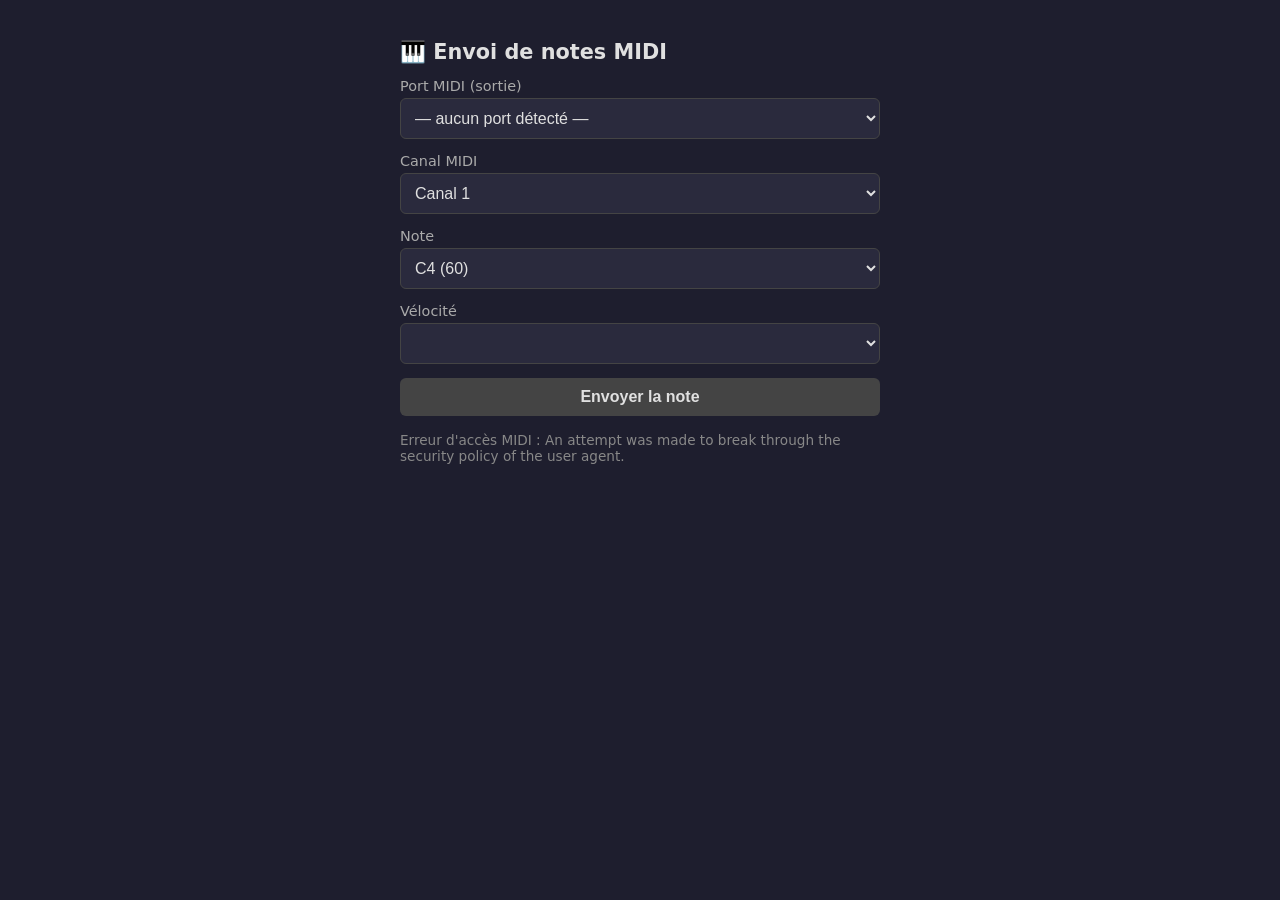
==== midi-note-sender.html @ c4d5ccb0 "Add standalone Web MIDI note sender page Co-authored-by: ErwanDavid <ErwanDavid@users.noreply.github" ====
<!DOCTYPE html>
<html lang="fr">
<head>
<meta charset="UTF-8">
<meta name="viewport" content="width=device-width, initial-scale=1.0">
<title>Envoi de notes MIDI</title>
<style>
  body {
    font-family: system-ui, sans-serif;
    max-width: 480px;
    margin: 40px auto;
    padding: 0 16px;
    background: #1e1e2e;
    color: #e0e0e0;
  }
  h1 { font-size: 1.3rem; }
  .row { margin-bottom: 14px; }
  label { display: block; margin-bottom: 4px; font-size: 0.9rem; color: #aaa; }
  select, button {
    width: 100%;
    padding: 10px;
    font-size: 1rem;
    border-radius: 6px;
    border: 1px solid #444;
    background: #2a2a3d;
    color: #e0e0e0;
    box-sizing: border-box;
  }
  button {
    background: #4c6ef5;
    border: none;
    cursor: pointer;
    font-weight: bold;
  }
  button:disabled { background: #444; cursor: not-allowed; }
  button:active { background: #3b5bdb; }
  #status { font-size: 0.85rem; color: #888; margin-top: 16px; }
</style>
</head>
<body>
  <h1>🎹 Envoi de notes MIDI</h1>

  <div class="row">
    <label for="portSelect">Port MIDI (sortie)</label>
    <select id="portSelect"><option value="">— aucun port détecté —</option></select>
  </div>

  <div class="row">
    <label for="channelSelect">Canal MIDI</label>
    <select id="channelSelect"></select>
  </div>

  <div class="row">
    <label for="noteSelect">Note</label>
    <select id="noteSelect"></select>
  </div>

  <div class="row">
    <label for="velocitySelect">Vélocité</label>
    <select id="velocitySelect"></select>
  </div>

  <button id="sendBtn" disabled>Envoyer la note</button>

  <div id="status">Web MIDI non initialisé.</div>

<script>
(function () {
  const portSelect = document.getElementById('portSelect');
  const channelSelect = document.getElementById('channelSelect');
  const noteSelect = document.getElementById('noteSelect');
  const velocitySelect = document.getElementById('velocitySelect');
  const sendBtn = document.getElementById('sendBtn');
  const statusEl = document.getElementById('status');

  const NOTE_NAMES = ['C', 'C#', 'D', 'D#', 'E', 'F', 'F#', 'G', 'G#', 'A', 'A#', 'B'];
  let output = null;

  for (let c = 1; c <= 16; c++) {
    const opt = document.createElement('option');
    opt.value = c - 1;
    opt.textContent = 'Canal ' + c;
    channelSelect.appendChild(opt);
  }

  for (let n = 0; n < 128; n++) {
    const opt = document.createElement('option');
    opt.value = n;
    opt.textContent = NOTE_NAMES[n % 12] + (Math.floor(n / 12) - 1) + ' (' + n + ')';
    noteSelect.appendChild(opt);
  }
  noteSelect.value = 60;

  [10, 32, 64, 96, 127].forEach(v => {
    const opt = document.createElement('option');
    opt.value = v;
    opt.textContent = v;
    velocitySelect.appendChild(opt);
  });
  velocitySelect.value = 100;

  function setStatus(msg) { statusEl.textContent = msg; }

  function refreshPorts() {
    const selectedId = portSelect.value;
    portSelect.innerHTML = '';
    const list = Array.from(midiAccess.outputs.values());
    list.forEach(port => {
      const opt = document.createElement('option');
      opt.value = port.id;
      opt.textContent = port.name;
      portSelect.appendChild(opt);
    });
    if (!list.length) {
      const opt = document.createElement('option');
      opt.value = '';
      opt.textContent = '— aucun port détecté —';
      portSelect.appendChild(opt);
      output = null;
      sendBtn.disabled = true;
    } else {
      if (selectedId && list.some(p => p.id === selectedId)) portSelect.value = selectedId;
      connectSelected();
    }
  }

  function connectSelected() {
    output = portSelect.value ? midiAccess.outputs.get(portSelect.value) : null;
    sendBtn.disabled = !output;
    setStatus(output ? 'Port sélectionné : ' + output.name : 'Aucun port sélectionné.');
  }

  function sendNote() {
    if (!output) return;
    const channel = parseInt(channelSelect.value, 10);
    const note = parseInt(noteSelect.value, 10);
    const velocity = parseInt(velocitySelect.value, 10);

    output.send([0x90 | channel, note, velocity]);
    setStatus('Note On  → canal ' + (channel + 1) + ', note ' + note + ', vélocité ' + velocity);

    setTimeout(() => {
      output.send([0x80 | channel, note, 0]);
      setStatus('Note Off envoyée (canal ' + (channel + 1) + ', note ' + note + ')');
    }, 300);
  }

  let midiAccess = null;

  if (navigator.requestMIDIAccess) {
    navigator.requestMIDIAccess({ sysex: false })
      .then(access => {
        midiAccess = access;
        setStatus('Web MIDI prêt. ' + access.outputs.size + ' sortie(s) détectée(s).');
        refreshPorts();
        access.addEventListener('statechange', refreshPorts);
        sendBtn.addEventListener('click', sendNote);
        portSelect.addEventListener('change', connectSelected);
      })
      .catch(err => setStatus('Erreur d\'accès MIDI : ' + err.message));
  } else {
    setStatus('Web MIDI API non supportée par ce navigateur (utiliser Chrome, Edge ou Opera).');
  }
})();
</script>
</body>
</html>
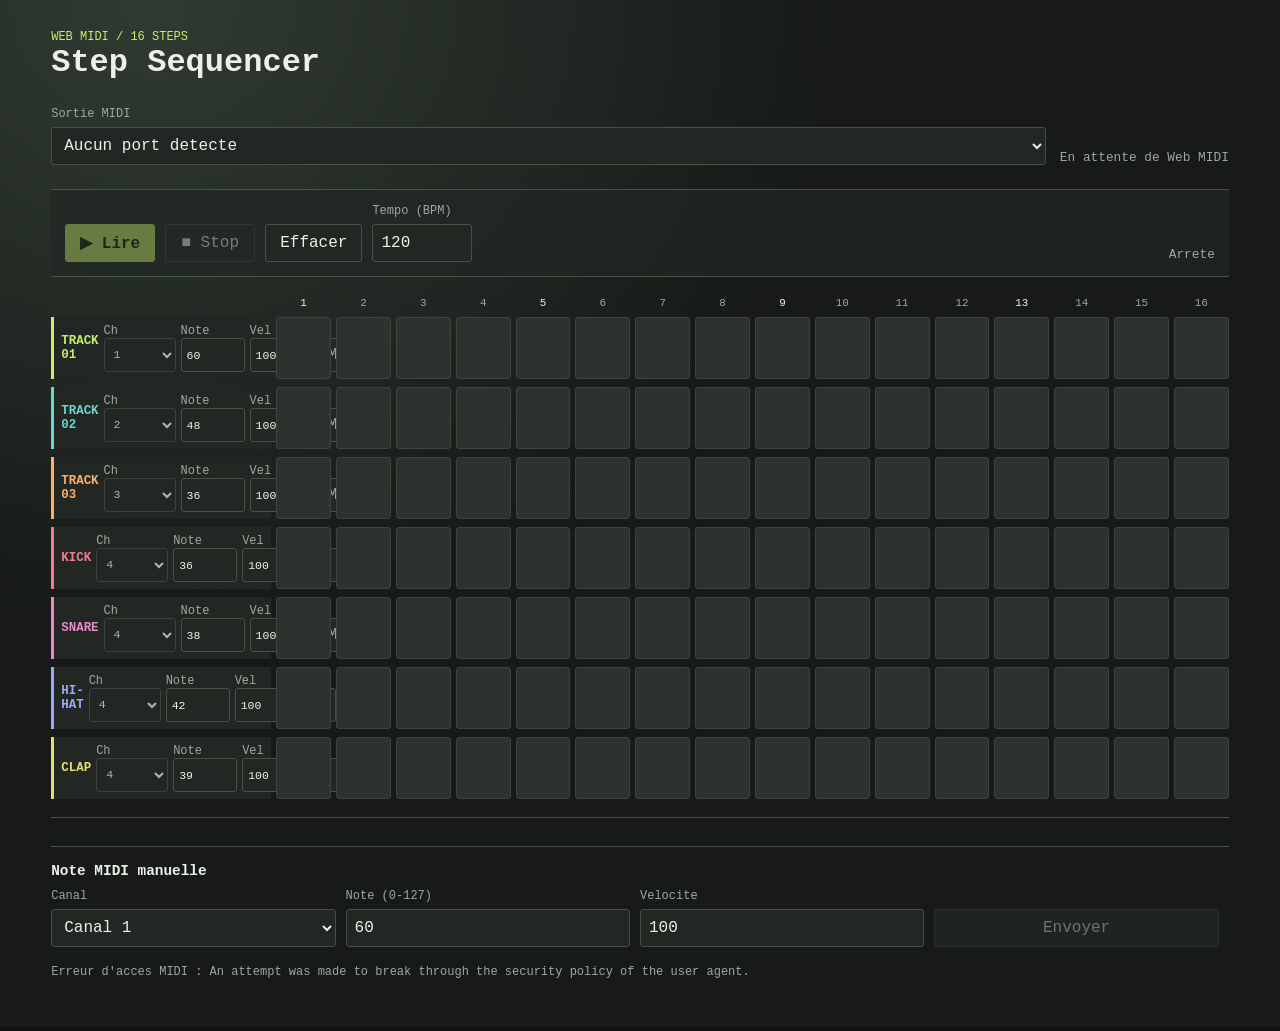
==== commit 7522b5c0: "small seq" ====
--- a/midi-note-sender.html
+++ b/midi-note-sender.html
@@ -3,66 +3,115 @@
 <head>
 <meta charset="UTF-8">
 <meta name="viewport" content="width=device-width, initial-scale=1.0">
-<title>Envoi de notes MIDI</title>
+<title>Step Sequencer MIDI</title>
 <style>
+  :root {
+    color-scheme: dark;
+    --page: #171a18;
+    --panel: #222724;
+    --panel-raised: #2c332e;
+    --line: #465148;
+    --text: #edf2e8;
+    --muted: #9da99e;
+    --accent: #c7ef69;
+    --cyan: #66d6cf;
+    --orange: #ffae67;
+    --pink: #f27b91;
+  }
+  * { box-sizing: border-box; }
   body {
-    font-family: system-ui, sans-serif;
-    max-width: 480px;
-    margin: 40px auto;
-    padding: 0 16px;
-    background: #1e1e2e;
-    color: #e0e0e0;
-  }
-  h1 { font-size: 1.3rem; }
-  .row { margin-bottom: 14px; }
-  label { display: block; margin-bottom: 4px; font-size: 0.9rem; color: #aaa; }
-  select, button {
-    width: 100%;
-    padding: 10px;
-    font-size: 1rem;
-    border-radius: 6px;
-    border: 1px solid #444;
-    background: #2a2a3d;
-    color: #e0e0e0;
-    box-sizing: border-box;
-  }
-  button {
-    background: #4c6ef5;
-    border: none;
-    cursor: pointer;
-    font-weight: bold;
-  }
-  button:disabled { background: #444; cursor: not-allowed; }
-  button:active { background: #3b5bdb; }
-  #status { font-size: 0.85rem; color: #888; margin-top: 16px; }
+    margin: 0;
+    padding: 30px clamp(16px, 4vw, 56px) 48px;
+    background: radial-gradient(ellipse at 12% 0%, #303b32 0, var(--page) 43rem);
+    color: var(--text);
+    font-family: ui-monospace, "SFMono-Regular", Consolas, monospace;
+  }
+  main { max-width: 1240px; margin: 0 auto; }
+  h1 { margin: 0; font-size: clamp(1.4rem, 3vw, 2rem); letter-spacing: 0; }
+  .eyebrow { color: var(--accent); font-size: .75rem; text-transform: uppercase; }
+  .topline { display: flex; align-items: end; justify-content: space-between; gap: 20px; margin-bottom: 26px; }
+  .midi-setup { display: grid; grid-template-columns: minmax(210px, 1fr) auto; gap: 14px; align-items: end; margin-bottom: 24px; }
+  label { display: block; margin-bottom: 6px; color: var(--muted); font-size: .75rem; }
+  select, input, button { min-height: 38px; border: 1px solid var(--line); border-radius: 3px; background: var(--panel); color: var(--text); font: inherit; }
+  select, input { width: 100%; padding: 8px; }
+  button { padding: 8px 14px; cursor: pointer; }
+  button:hover:not(:disabled) { border-color: var(--accent); }
+  button:disabled { opacity: .42; cursor: not-allowed; }
+  .transport { display: flex; align-items: end; gap: 10px; padding: 14px; border-block: 1px solid var(--line); background: rgb(34 39 36 / 70%); }
+  .transport button { min-width: 90px; }
+  #playBtn { background: var(--accent); border-color: var(--accent); color: #192016; font-weight: 700; }
+  #stopBtn { background: transparent; }
+  .tempo-control { width: 100px; }
+  .transport-readout { margin-left: auto; color: var(--muted); font-size: .8rem; }
+  .sequencer { margin-top: 20px; border-bottom: 1px solid var(--line); }
+  .steps-scroll { overflow-x: auto; padding-bottom: 10px; }
+  .step-head, .track { min-width: 780px; display: grid; grid-template-columns: 220px repeat(16, minmax(28px, 1fr)); gap: 5px; }
+  .step-head { align-items: end; margin-bottom: 8px; color: var(--muted); text-align: center; font-size: .68rem; }
+  .step-head span:nth-child(4n + 2) { color: var(--text); }
+  .track { align-items: stretch; margin-bottom: 8px; }
+  .track-controls { display: grid; grid-template-columns: 1fr 72px 64px 60px 36px; gap: 5px; padding: 7px; background: var(--panel); border-left: 3px solid var(--track-color); }
+  .track-name { align-self: center; color: var(--track-color); font-weight: 700; font-size: .78rem; }
+  .track-controls label { margin: 0; }
+  .track-controls input, .track-controls select { min-height: 34px; padding: 5px; font-size: .72rem; }
+  .track-controls .field { min-width: 0; }
+  .mute-btn { align-self: end; width: 36px; min-height: 34px; padding: 0; color: var(--muted); }
+  .mute-btn[aria-pressed="true"] { color: var(--track-color); border-color: var(--track-color); }
+  .step { width: 100%; aspect-ratio: 1; min-height: 28px; padding: 0; border-color: #3b443d; background: var(--panel-raised); }
+  .step:nth-of-type(4n) { margin-right: 3px; }
+  .step[aria-pressed="true"] { background: var(--track-color); border-color: var(--track-color); box-shadow: inset 0 -4px rgb(0 0 0 / 18%); }
+  .step.is-current { outline: 2px solid #fff; outline-offset: 1px; }
+  .track.is-muted .step { opacity: .35; }
+  .manual { display: grid; grid-template-columns: repeat(4, minmax(100px, 1fr)) auto; gap: 10px; align-items: end; margin-top: 28px; padding-top: 16px; border-top: 1px solid var(--line); }
+  .manual h2 { grid-column: 1 / -1; margin: 0; font-size: .9rem; }
+  #sendBtn { background: var(--panel-raised); }
+  #status { min-height: 1.2em; margin-top: 18px; color: var(--muted); font-size: .75rem; }
+  @media (max-width: 700px) {
+    body { padding-inline: 12px; }
+    .topline { align-items: start; flex-direction: column; }
+    .midi-setup { grid-template-columns: 1fr; }
+    .transport { flex-wrap: wrap; }
+    .transport-readout { width: 100%; margin-left: 0; }
+    .manual { grid-template-columns: repeat(2, minmax(0, 1fr)); }
+    .manual h2 { grid-column: 1 / -1; }
+    .manual button { grid-column: 1 / -1; }
+  }
 </style>
 </head>
 <body>
-  <h1>🎹 Envoi de notes MIDI</h1>
-
-  <div class="row">
-    <label for="portSelect">Port MIDI (sortie)</label>
-    <select id="portSelect"><option value="">— aucun port détecté —</option></select>
-  </div>
-
-  <div class="row">
-    <label for="channelSelect">Canal MIDI</label>
-    <select id="channelSelect"></select>
-  </div>
-
-  <div class="row">
-    <label for="noteSelect">Note</label>
-    <select id="noteSelect"></select>
-  </div>
-
-  <div class="row">
-    <label for="velocitySelect">Vélocité</label>
-    <select id="velocitySelect"></select>
-  </div>
-
-  <button id="sendBtn" disabled>Envoyer la note</button>
-
-  <div id="status">Web MIDI non initialisé.</div>
+<main>
+  <header class="topline">
+    <div><div class="eyebrow">Web MIDI / 16 steps</div><h1>Step Sequencer</h1></div>
+  </header>
+
+  <section class="midi-setup" aria-label="Configuration MIDI">
+    <div><label for="portSelect">Sortie MIDI</label><select id="portSelect"><option value="">Aucun port detecte</option></select></div>
+    <div class="transport-readout" id="portReadout">En attente de Web MIDI</div>
+  </section>
+
+  <section class="transport" aria-label="Transport">
+    <button id="playBtn" type="button" disabled>▶ Lire</button>
+    <button id="stopBtn" type="button" disabled>■ Stop</button>
+    <button id="clearBtn" type="button">Effacer</button>
+    <div class="tempo-control"><label for="tempoInput">Tempo (BPM)</label><input id="tempoInput" type="number" min="40" max="240" value="120"></div>
+    <div class="transport-readout" id="positionReadout">Arrete</div>
+  </section>
+
+  <section class="sequencer" aria-label="Grille du sequencer">
+    <div class="steps-scroll">
+      <div class="step-head" id="stepHead"><span></span></div>
+      <div id="tracks"></div>
+    </div>
+  </section>
+
+  <section class="manual" aria-label="Envoi manuel">
+    <h2>Note MIDI manuelle</h2>
+    <div><label for="channelSelect">Canal</label><select id="channelSelect"></select></div>
+    <div><label for="noteSelect">Note (0-127)</label><input id="noteSelect" type="number" min="0" max="127" value="60"></div>
+    <div><label for="velocitySelect">Velocite</label><input id="velocitySelect" type="number" min="1" max="127" value="100"></div>
+    <button id="sendBtn" type="button" disabled>Envoyer</button>
+  </section>
+  <div id="status" role="status" aria-live="polite">Web MIDI non initialise.</div>
+</main>
 
 <script>
 (function () {
@@ -71,95 +120,266 @@
   const noteSelect = document.getElementById('noteSelect');
   const velocitySelect = document.getElementById('velocitySelect');
   const sendBtn = document.getElementById('sendBtn');
+  const playBtn = document.getElementById('playBtn');
+  const stopBtn = document.getElementById('stopBtn');
+  const clearBtn = document.getElementById('clearBtn');
+  const tempoInput = document.getElementById('tempoInput');
+  const tracksEl = document.getElementById('tracks');
+  const stepHead = document.getElementById('stepHead');
   const statusEl = document.getElementById('status');
-
-  const NOTE_NAMES = ['C', 'C#', 'D', 'D#', 'E', 'F', 'F#', 'G', 'G#', 'A', 'A#', 'B'];
+  const portReadout = document.getElementById('portReadout');
+  const positionReadout = document.getElementById('positionReadout');
+  const trackNames = ['TRACK 01', 'TRACK 02', 'TRACK 03', 'KICK', 'SNARE', 'HI-HAT', 'CLAP'];
+  const trackColors = ['#c7ef69', '#66d6cf', '#ffae67', '#f27b91', '#e88ac7', '#9ba8ff', '#e7dc74'];
+  const trackNotes = [60, 48, 36, 36, 38, 42, 39];
+  const patterns = Array.from({ length: trackNames.length }, () => Array(16).fill(false));
+  const muted = Array(trackNames.length).fill(false);
+  const activeNotes = new Map();
   let output = null;
-
-  for (let c = 1; c <= 16; c++) {
-    const opt = document.createElement('option');
-    opt.value = c - 1;
-    opt.textContent = 'Canal ' + c;
-    channelSelect.appendChild(opt);
-  }
-
-  for (let n = 0; n < 128; n++) {
-    const opt = document.createElement('option');
-    opt.value = n;
-    opt.textContent = NOTE_NAMES[n % 12] + (Math.floor(n / 12) - 1) + ' (' + n + ')';
-    noteSelect.appendChild(opt);
-  }
-  noteSelect.value = 60;
-
-  [10, 32, 64, 96, 127].forEach(v => {
-    const opt = document.createElement('option');
-    opt.value = v;
-    opt.textContent = v;
-    velocitySelect.appendChild(opt);
-  });
-  velocitySelect.value = 100;
-
-  function setStatus(msg) { statusEl.textContent = msg; }
+  let midiAccess = null;
+  let scheduler = null;
+  let nextStep = 0;
+  let nextStepTime = 0;
+  let isPlaying = false;
+
+  function setStatus(message) { statusEl.textContent = message; }
+
+  function makeOption(value, label) {
+    const option = document.createElement('option');
+    option.value = value;
+    option.textContent = label;
+    return option;
+  }
+
+  for (let channel = 0; channel < 16; channel++) {
+    channelSelect.appendChild(makeOption(channel, 'Canal ' + (channel + 1)));
+  }
+
+  for (let step = 0; step < 16; step++) {
+    stepHead.appendChild(document.createElement('span'));
+    stepHead.lastChild.textContent = step + 1;
+  }
+
+  function buildTracks() {
+    for (let trackIndex = 0; trackIndex < trackNames.length; trackIndex++) {
+      const row = document.createElement('div');
+      row.className = 'track';
+      row.dataset.track = trackIndex;
+      row.style.setProperty('--track-color', trackColors[trackIndex]);
+
+      const controls = document.createElement('div');
+      controls.className = 'track-controls';
+      const name = document.createElement('span');
+      name.className = 'track-name';
+      name.textContent = trackNames[trackIndex];
+      controls.appendChild(name);
+
+      const channelField = document.createElement('div');
+      channelField.className = 'field';
+      const channelLabel = document.createElement('label');
+      channelLabel.textContent = 'Ch';
+      const channel = document.createElement('select');
+      channel.className = 'track-channel';
+      channel.setAttribute('aria-label', 'Canal MIDI piste ' + (trackIndex + 1));
+      for (let value = 0; value < 16; value++) channel.appendChild(makeOption(value, String(value + 1)));
+      channel.value = Math.min(trackIndex, 3);
+      channel.disabled = true;
+      channelField.append(channelLabel, channel);
+
+      const noteField = document.createElement('div');
+      noteField.className = 'field';
+      const noteLabel = document.createElement('label');
+      noteLabel.textContent = 'Note';
+      const note = document.createElement('input');
+      note.className = 'track-note';
+      note.type = 'number';
+      note.min = '0';
+      note.max = '127';
+      note.value = trackNotes[trackIndex];
+      note.setAttribute('aria-label', 'Note MIDI piste ' + (trackIndex + 1));
+      noteField.append(noteLabel, note);
+
+      const velocityField = document.createElement('div');
+      velocityField.className = 'field';
+      const velocityLabel = document.createElement('label');
+      velocityLabel.textContent = 'Vel';
+      const velocity = document.createElement('input');
+      velocity.className = 'track-velocity';
+      velocity.type = 'number';
+      velocity.min = '1';
+      velocity.max = '127';
+      velocity.value = '100';
+      velocity.setAttribute('aria-label', 'Velocite piste ' + (trackIndex + 1));
+      velocityField.append(velocityLabel, velocity);
+
+      const mute = document.createElement('button');
+      mute.className = 'mute-btn';
+      mute.type = 'button';
+      mute.textContent = 'M';
+      mute.title = 'Muet';
+      mute.setAttribute('aria-label', 'Couper piste ' + (trackIndex + 1));
+      mute.setAttribute('aria-pressed', 'false');
+      controls.append(channelField, noteField, velocityField, mute);
+      row.appendChild(controls);
+
+      for (let step = 0; step < 16; step++) {
+        const button = document.createElement('button');
+        button.className = 'step';
+        button.type = 'button';
+        button.dataset.step = step;
+        button.setAttribute('aria-label', 'Piste ' + (trackIndex + 1) + ', pas ' + (step + 1));
+        button.setAttribute('aria-pressed', 'false');
+        row.appendChild(button);
+      }
+      tracksEl.appendChild(row);
+    }
+  }
 
   function refreshPorts() {
     const selectedId = portSelect.value;
-    portSelect.innerHTML = '';
-    const list = Array.from(midiAccess.outputs.values());
-    list.forEach(port => {
-      const opt = document.createElement('option');
-      opt.value = port.id;
-      opt.textContent = port.name;
-      portSelect.appendChild(opt);
-    });
-    if (!list.length) {
-      const opt = document.createElement('option');
-      opt.value = '';
-      opt.textContent = '— aucun port détecté —';
-      portSelect.appendChild(opt);
+    const ports = midiAccess ? Array.from(midiAccess.outputs.values()) : [];
+    portSelect.replaceChildren();
+    ports.forEach(port => portSelect.appendChild(makeOption(port.id, port.name)));
+    if (!ports.length) {
+      portSelect.appendChild(makeOption('', 'Aucun port detecte'));
+      stopSequencer();
       output = null;
+      playBtn.disabled = true;
       sendBtn.disabled = true;
-    } else {
-      if (selectedId && list.some(p => p.id === selectedId)) portSelect.value = selectedId;
-      connectSelected();
-    }
+      portReadout.textContent = 'Aucune sortie MIDI';
+      return;
+    }
+    if (selectedId && ports.some(port => port.id === selectedId)) portSelect.value = selectedId;
+    connectSelected();
   }
 
   function connectSelected() {
-    output = portSelect.value ? midiAccess.outputs.get(portSelect.value) : null;
+    if (isPlaying) stopSequencer();
+    output = midiAccess && portSelect.value ? midiAccess.outputs.get(portSelect.value) : null;
+    playBtn.disabled = !output;
     sendBtn.disabled = !output;
-    setStatus(output ? 'Port sélectionné : ' + output.name : 'Aucun port sélectionné.');
+    portReadout.textContent = output ? output.name : 'Aucune sortie MIDI';
+    setStatus(output ? 'Sortie MIDI prete : ' + output.name : 'Aucune sortie MIDI selectionnee.');
+  }
+
+  function boundedValue(element, min, max, fallback) {
+    const value = Number(element.value);
+    return Number.isFinite(value) ? Math.min(max, Math.max(min, Math.round(value))) : fallback;
   }
 
   function sendNote() {
     if (!output) return;
-    const channel = parseInt(channelSelect.value, 10);
-    const note = parseInt(noteSelect.value, 10);
-    const velocity = parseInt(velocitySelect.value, 10);
-
+    const channel = Number(channelSelect.value);
+    const note = boundedValue(noteSelect, 0, 127, 60);
+    const velocity = boundedValue(velocitySelect, 1, 127, 100);
     output.send([0x90 | channel, note, velocity]);
-    setStatus('Note On  → canal ' + (channel + 1) + ', note ' + note + ', vélocité ' + velocity);
-
-    setTimeout(() => {
-      output.send([0x80 | channel, note, 0]);
-      setStatus('Note Off envoyée (canal ' + (channel + 1) + ', note ' + note + ')');
-    }, 300);
-  }
-
-  let midiAccess = null;
+    setTimeout(() => output && output.send([0x80 | channel, note, 0]), 600);
+    setStatus('Note envoyee sur le canal ' + (channel + 1) + ', note ' + note + '.');
+  }
+
+  function setPlayhead(step) {
+    tracksEl.querySelectorAll('.step').forEach(button => {
+      button.classList.toggle('is-current', Number(button.dataset.step) === step);
+    });
+    positionReadout.textContent = 'Pas ' + (step + 1) + ' / 16';
+  }
+
+  function scheduleStep(step, timestamp) {
+    setPlayhead(step);
+    const noteDuration = Math.max(30, (60000 / boundedValue(tempoInput, 40, 240, 120) / 4) * 0.8);
+    tracksEl.querySelectorAll('.track').forEach((row, trackIndex) => {
+      if (!patterns[trackIndex][step] || muted[trackIndex]) return;
+      const channel = Number(row.querySelector('.track-channel').value);
+      const note = boundedValue(row.querySelector('.track-note'), 0, 127, trackNotes[trackIndex]);
+      const velocity = boundedValue(row.querySelector('.track-velocity'), 1, 127, 100);
+      const key = channel + ':' + note;
+      output.send([0x90 | channel, note, velocity], timestamp);
+      const previous = activeNotes.get(key);
+      if (previous) clearTimeout(previous.timer);
+      const timer = setTimeout(() => {
+        if (output) output.send([0x80 | channel, note, 0]);
+        activeNotes.delete(key);
+      }, Math.max(0, timestamp - performance.now()) + noteDuration);
+      activeNotes.set(key, { channel, note, timer });
+      output.send([0x80 | channel, note, 0], timestamp + noteDuration);
+    });
+  }
+
+  function runScheduler() {
+    const lookahead = 100;
+    const stepDuration = 60000 / boundedValue(tempoInput, 40, 240, 120) / 4;
+    while (nextStepTime < performance.now() + lookahead) {
+      scheduleStep(nextStep, nextStepTime);
+      nextStep = (nextStep + 1) % 16;
+      nextStepTime += stepDuration;
+    }
+  }
+
+  function startSequencer() {
+    if (!output || isPlaying) return;
+    isPlaying = true;
+    nextStep = 0;
+    nextStepTime = performance.now() + 50;
+    playBtn.disabled = true;
+    stopBtn.disabled = false;
+    positionReadout.textContent = 'Lecture';
+    setStatus('Sequencer en lecture.');
+    runScheduler();
+    scheduler = setInterval(runScheduler, 25);
+  }
+
+  function stopSequencer() {
+    if (scheduler) clearInterval(scheduler);
+    scheduler = null;
+    isPlaying = false;
+    activeNotes.forEach(({ channel, note, timer }) => {
+      clearTimeout(timer);
+      if (output) output.send([0x80 | channel, note, 0]);
+    });
+    activeNotes.clear();
+    playBtn.disabled = !output;
+    stopBtn.disabled = true;
+    tracksEl.querySelectorAll('.step').forEach(button => button.classList.remove('is-current'));
+    positionReadout.textContent = 'Arrete';
+    if (output) setStatus('Sequencer arrete.');
+  }
+
+  buildTracks();
+  tracksEl.addEventListener('click', event => {
+    const row = event.target.closest('.track');
+    if (!row) return;
+    const trackIndex = Number(row.dataset.track);
+    if (event.target.matches('.step')) {
+      const step = Number(event.target.dataset.step);
+      patterns[trackIndex][step] = !patterns[trackIndex][step];
+      event.target.setAttribute('aria-pressed', String(patterns[trackIndex][step]));
+    }
+    if (event.target.matches('.mute-btn')) {
+      muted[trackIndex] = !muted[trackIndex];
+      event.target.setAttribute('aria-pressed', String(muted[trackIndex]));
+      event.target.setAttribute('aria-label', (muted[trackIndex] ? 'Activer' : 'Couper') + ' piste ' + (trackIndex + 1));
+      row.classList.toggle('is-muted', muted[trackIndex]);
+    }
+  });
+  playBtn.addEventListener('click', startSequencer);
+  stopBtn.addEventListener('click', stopSequencer);
+  clearBtn.addEventListener('click', () => {
+    patterns.forEach(pattern => pattern.fill(false));
+    tracksEl.querySelectorAll('.step').forEach(button => button.setAttribute('aria-pressed', 'false'));
+  });
+  sendBtn.addEventListener('click', sendNote);
+  portSelect.addEventListener('change', connectSelected);
 
   if (navigator.requestMIDIAccess) {
     navigator.requestMIDIAccess({ sysex: false })
       .then(access => {
         midiAccess = access;
-        setStatus('Web MIDI prêt. ' + access.outputs.size + ' sortie(s) détectée(s).');
         refreshPorts();
         access.addEventListener('statechange', refreshPorts);
-        sendBtn.addEventListener('click', sendNote);
-        portSelect.addEventListener('change', connectSelected);
       })
-      .catch(err => setStatus('Erreur d\'accès MIDI : ' + err.message));
+      .catch(error => setStatus('Erreur d\'acces MIDI : ' + error.message));
   } else {
-    setStatus('Web MIDI API non supportée par ce navigateur (utiliser Chrome, Edge ou Opera).');
+    setStatus('Web MIDI non supporte par ce navigateur. Utilisez Chrome, Edge ou Opera.');
   }
 })();
 </script>
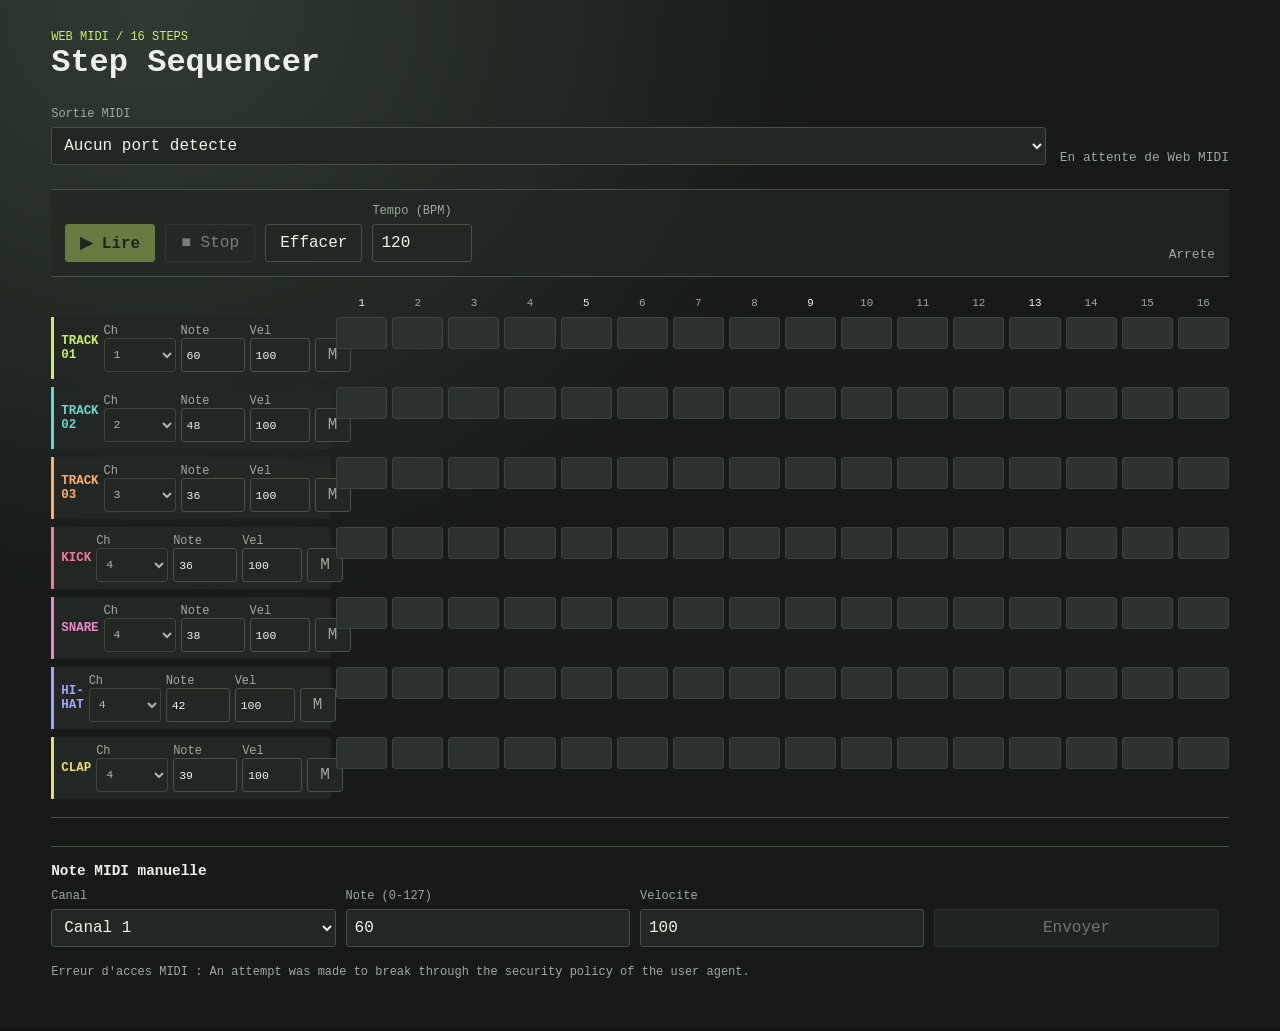
==== commit d5b4dfd6: "Reduce step size and widen track controls to fix overlap Co-authored-by: ErwanDavid <ErwanDavid@user" ====
--- a/midi-note-sender.html
+++ b/midi-note-sender.html
@@ -45,7 +45,7 @@
   .transport-readout { margin-left: auto; color: var(--muted); font-size: .8rem; }
   .sequencer { margin-top: 20px; border-bottom: 1px solid var(--line); }
   .steps-scroll { overflow-x: auto; padding-bottom: 10px; }
-  .step-head, .track { min-width: 780px; display: grid; grid-template-columns: 220px repeat(16, minmax(28px, 1fr)); gap: 5px; }
+  .step-head, .track { min-width: 940px; display: grid; grid-template-columns: 280px repeat(16, minmax(28px, 1fr)); gap: 5px; }
   .step-head { align-items: end; margin-bottom: 8px; color: var(--muted); text-align: center; font-size: .68rem; }
   .step-head span:nth-child(4n + 2) { color: var(--text); }
   .track { align-items: stretch; margin-bottom: 8px; }
@@ -56,7 +56,7 @@
   .track-controls .field { min-width: 0; }
   .mute-btn { align-self: end; width: 36px; min-height: 34px; padding: 0; color: var(--muted); }
   .mute-btn[aria-pressed="true"] { color: var(--track-color); border-color: var(--track-color); }
-  .step { width: 100%; aspect-ratio: 1; min-height: 28px; padding: 0; border-color: #3b443d; background: var(--panel-raised); }
+  .step { width: 100%; height: 32px; min-height: 32px; padding: 0; border-color: #3b443d; background: var(--panel-raised); }
   .step:nth-of-type(4n) { margin-right: 3px; }
   .step[aria-pressed="true"] { background: var(--track-color); border-color: var(--track-color); box-shadow: inset 0 -4px rgb(0 0 0 / 18%); }
   .step.is-current { outline: 2px solid #fff; outline-offset: 1px; }
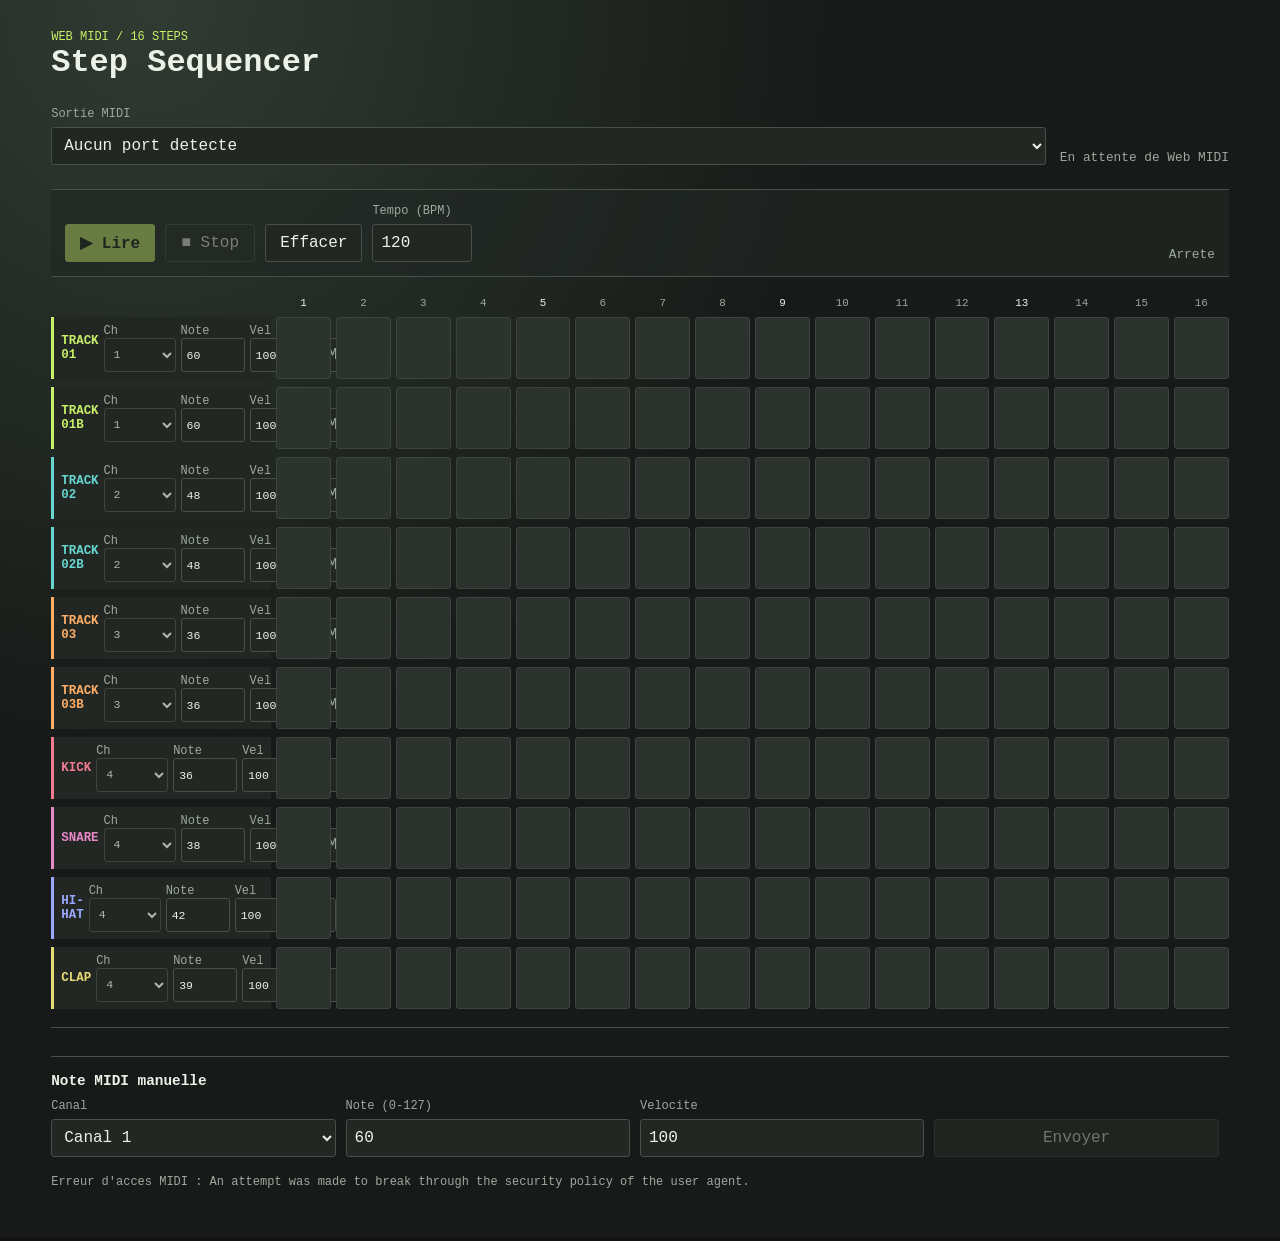
==== commit a072b1f2: "more tracks" ====
--- a/midi-note-sender.html
+++ b/midi-note-sender.html
@@ -42,10 +42,11 @@
   #playBtn { background: var(--accent); border-color: var(--accent); color: #192016; font-weight: 700; }
   #stopBtn { background: transparent; }
   .tempo-control { width: 100px; }
-  .transport-readout { margin-left: auto; color: var(--muted); font-size: .8rem; }
+
+ .transport-readout { margin-left: auto; color: var(--muted); font-size: .8rem; }
   .sequencer { margin-top: 20px; border-bottom: 1px solid var(--line); }
   .steps-scroll { overflow-x: auto; padding-bottom: 10px; }
-  .step-head, .track { min-width: 940px; display: grid; grid-template-columns: 280px repeat(16, minmax(28px, 1fr)); gap: 5px; }
+  .step-head, .track { min-width: 780px; display: grid; grid-template-columns: 220px repeat(16, minmax(28px, 1fr)); gap: 5px; }
   .step-head { align-items: end; margin-bottom: 8px; color: var(--muted); text-align: center; font-size: .68rem; }
   .step-head span:nth-child(4n + 2) { color: var(--text); }
   .track { align-items: stretch; margin-bottom: 8px; }
@@ -56,7 +57,7 @@
   .track-controls .field { min-width: 0; }
   .mute-btn { align-self: end; width: 36px; min-height: 34px; padding: 0; color: var(--muted); }
   .mute-btn[aria-pressed="true"] { color: var(--track-color); border-color: var(--track-color); }
-  .step { width: 100%; height: 32px; min-height: 32px; padding: 0; border-color: #3b443d; background: var(--panel-raised); }
+  .step { width: 100%; aspect-ratio: 1; min-height: 28px; padding: 0; border-color: #3b443d; background: var(--panel-raised); }
   .step:nth-of-type(4n) { margin-right: 3px; }
   .step[aria-pressed="true"] { background: var(--track-color); border-color: var(--track-color); box-shadow: inset 0 -4px rgb(0 0 0 / 18%); }
   .step.is-current { outline: 2px solid #fff; outline-offset: 1px; }
@@ -89,8 +90,8 @@
   </section>
 
   <section class="transport" aria-label="Transport">
-    <button id="playBtn" type="button" disabled>▶ Lire</button>
-    <button id="stopBtn" type="button" disabled>■ Stop</button>
+    <button id="playBtn" type="button" disabled>&#9654; Lire</button>
+    <button id="stopBtn" type="button" disabled>&#9632; Stop</button>
     <button id="clearBtn" type="button">Effacer</button>
     <div class="tempo-control"><label for="tempoInput">Tempo (BPM)</label><input id="tempoInput" type="number" min="40" max="240" value="120"></div>
     <div class="transport-readout" id="positionReadout">Arrete</div>
@@ -129,9 +130,10 @@
   const statusEl = document.getElementById('status');
   const portReadout = document.getElementById('portReadout');
   const positionReadout = document.getElementById('positionReadout');
-  const trackNames = ['TRACK 01', 'TRACK 02', 'TRACK 03', 'KICK', 'SNARE', 'HI-HAT', 'CLAP'];
-  const trackColors = ['#c7ef69', '#66d6cf', '#ffae67', '#f27b91', '#e88ac7', '#9ba8ff', '#e7dc74'];
-  const trackNotes = [60, 48, 36, 36, 38, 42, 39];
+  const trackNames = ['TRACK 01', 'TRACK 01B', 'TRACK 02', 'TRACK 02B', 'TRACK 03', 'TRACK 03B', 'KICK', 'SNARE', 'HI-HAT', 'CLAP'];
+  const trackColors = ['#c7ef69', '#c7ef69', '#66d6cf', '#66d6cf', '#ffae67', '#ffae67', '#f27b91', '#e88ac7', '#9ba8ff', '#e7dc74'];
+  const trackNotes = [60, 60, 48, 48, 36, 36, 36, 38, 42, 39];
+  const trackChannels = [0, 0, 1, 1, 2, 2, 3, 3, 3, 3];
   const patterns = Array.from({ length: trackNames.length }, () => Array(16).fill(false));
   const muted = Array(trackNames.length).fill(false);
   const activeNotes = new Map();
@@ -182,7 +184,7 @@
       channel.className = 'track-channel';
       channel.setAttribute('aria-label', 'Canal MIDI piste ' + (trackIndex + 1));
       for (let value = 0; value < 16; value++) channel.appendChild(makeOption(value, String(value + 1)));
-      channel.value = Math.min(trackIndex, 3);
+      channel.value = trackChannels[trackIndex];
       channel.disabled = true;
       channelField.append(channelLabel, channel);
 
@@ -384,4 +386,4 @@
 })();
 </script>
 </body>
-</html>
+</html>
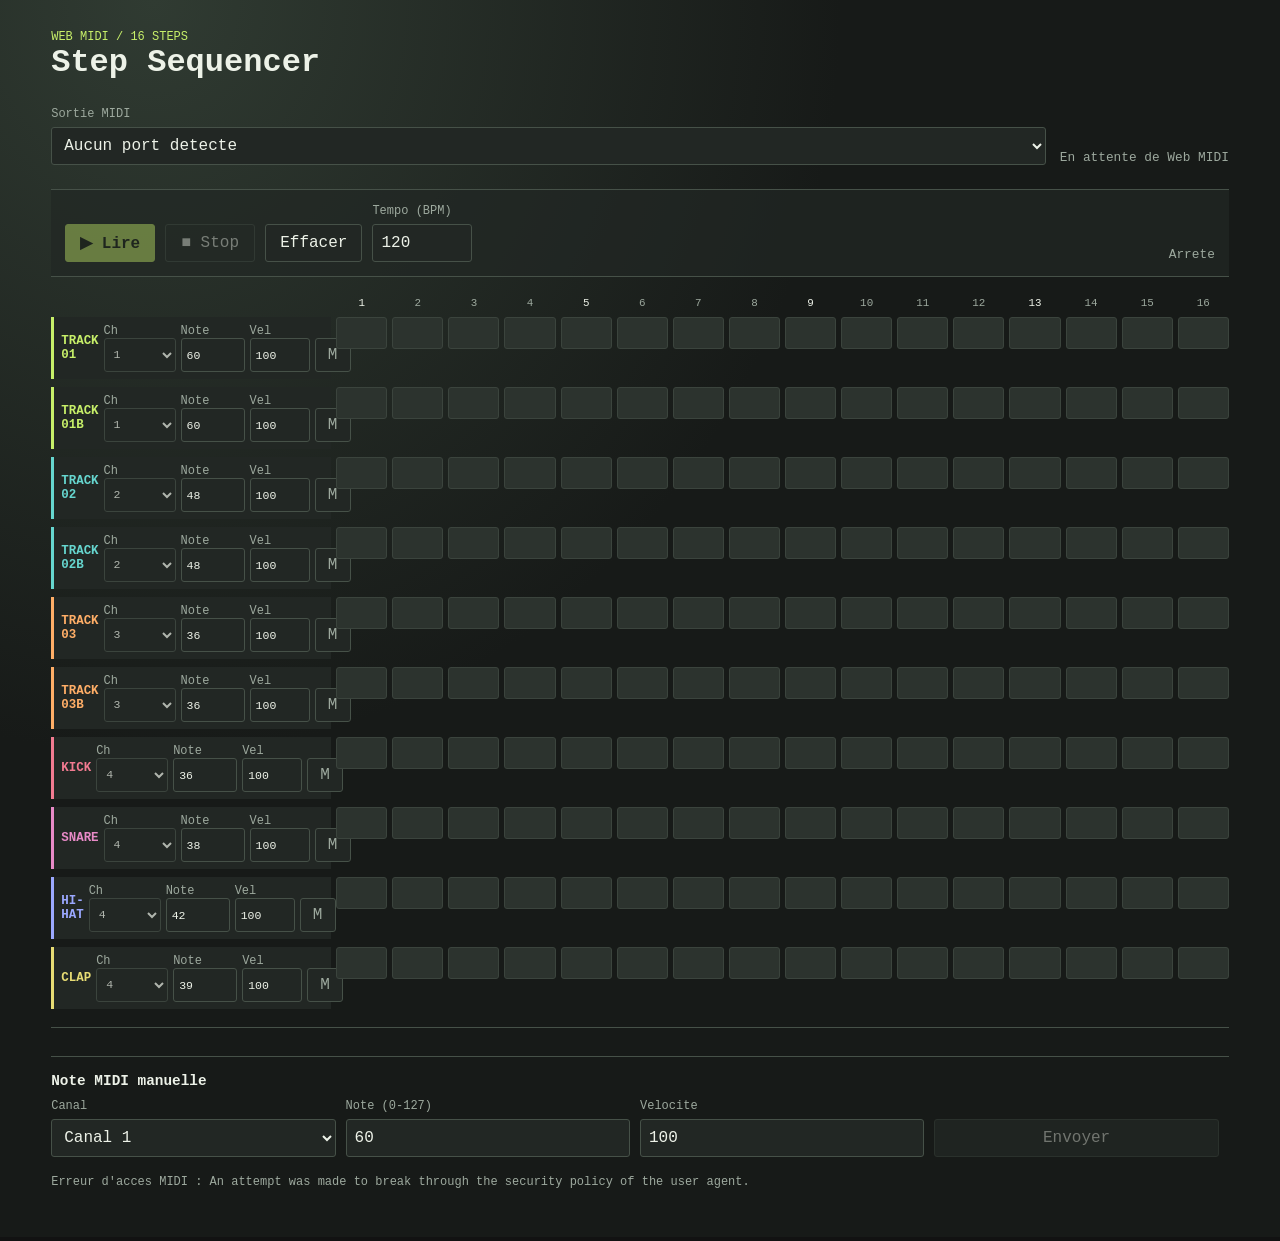
==== commit 208192c2: "Merge branch 'main' of https://github.com/ErwanDavid/thekeybourde" ====
--- a/midi-note-sender.html
+++ b/midi-note-sender.html
@@ -46,7 +46,7 @@
  .transport-readout { margin-left: auto; color: var(--muted); font-size: .8rem; }
   .sequencer { margin-top: 20px; border-bottom: 1px solid var(--line); }
   .steps-scroll { overflow-x: auto; padding-bottom: 10px; }
-  .step-head, .track { min-width: 780px; display: grid; grid-template-columns: 220px repeat(16, minmax(28px, 1fr)); gap: 5px; }
+  .step-head, .track { min-width: 940px; display: grid; grid-template-columns: 280px repeat(16, minmax(28px, 1fr)); gap: 5px; }
   .step-head { align-items: end; margin-bottom: 8px; color: var(--muted); text-align: center; font-size: .68rem; }
   .step-head span:nth-child(4n + 2) { color: var(--text); }
   .track { align-items: stretch; margin-bottom: 8px; }
@@ -57,7 +57,7 @@
   .track-controls .field { min-width: 0; }
   .mute-btn { align-self: end; width: 36px; min-height: 34px; padding: 0; color: var(--muted); }
   .mute-btn[aria-pressed="true"] { color: var(--track-color); border-color: var(--track-color); }
-  .step { width: 100%; aspect-ratio: 1; min-height: 28px; padding: 0; border-color: #3b443d; background: var(--panel-raised); }
+  .step { width: 100%; height: 32px; min-height: 32px; padding: 0; border-color: #3b443d; background: var(--panel-raised); }
   .step:nth-of-type(4n) { margin-right: 3px; }
   .step[aria-pressed="true"] { background: var(--track-color); border-color: var(--track-color); box-shadow: inset 0 -4px rgb(0 0 0 / 18%); }
   .step.is-current { outline: 2px solid #fff; outline-offset: 1px; }
